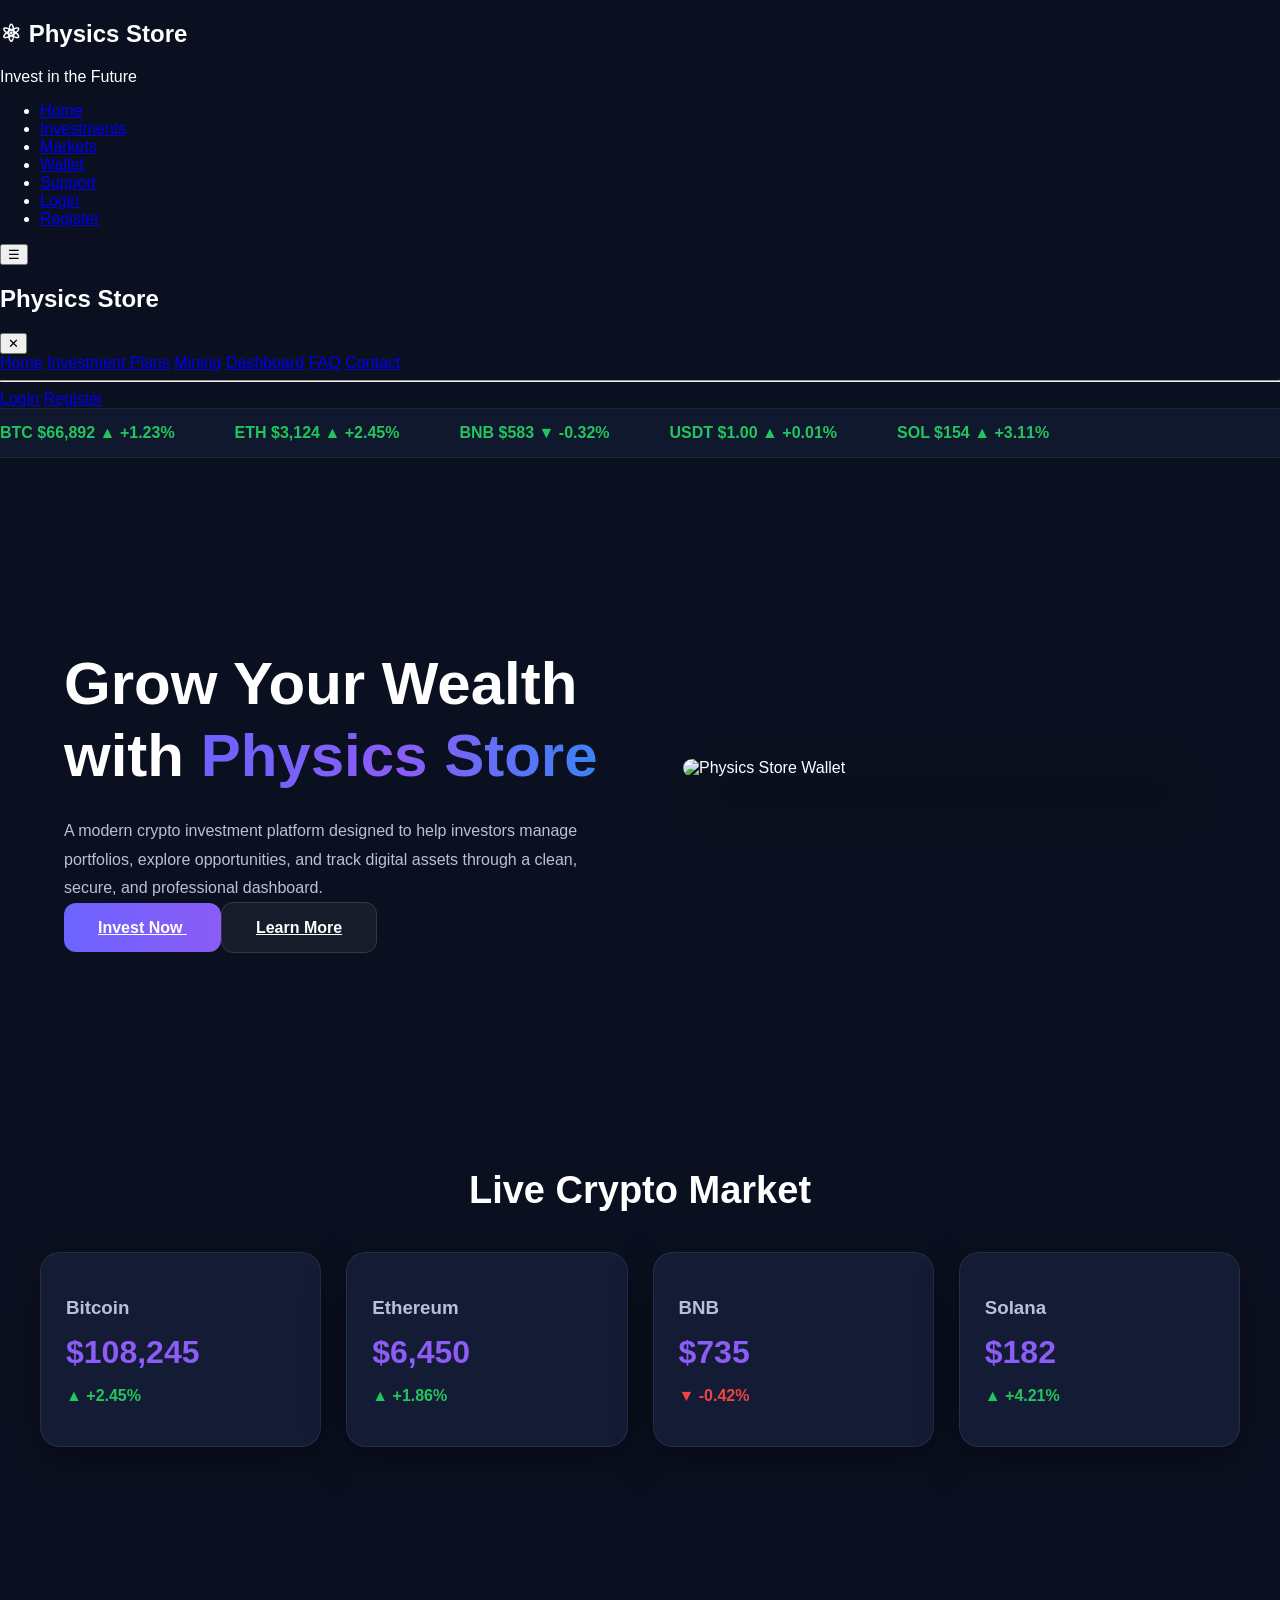
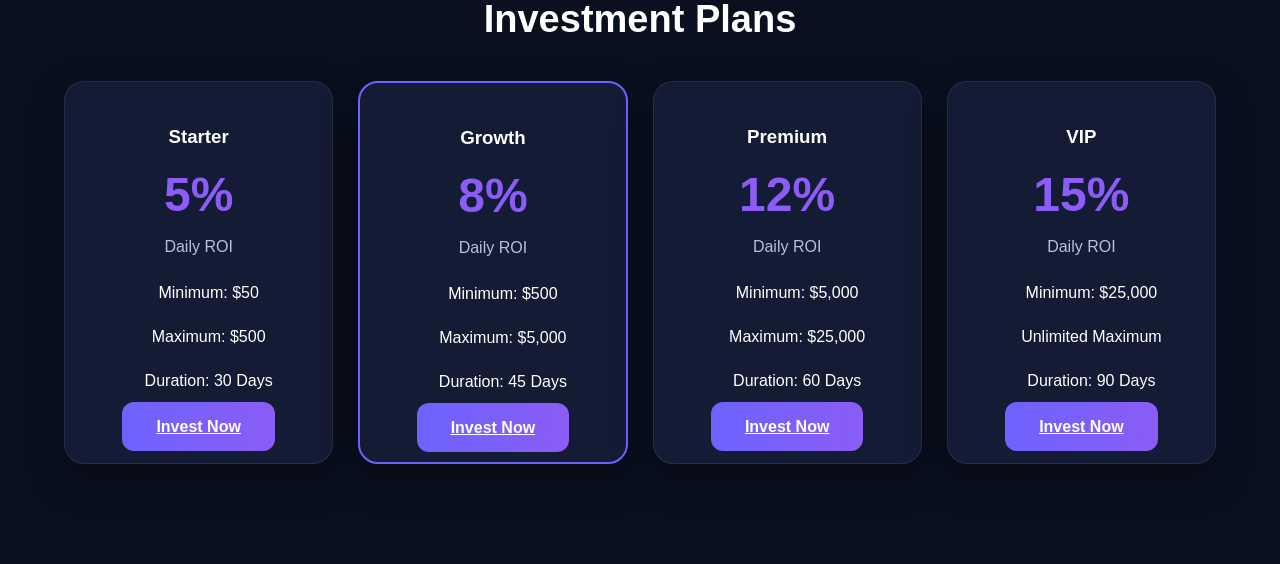
==== index.html @ 230b83fc "Update index.html" ====
<!DOCTYPE html>
<html lang="en">
<head>
    <meta charset="UTF-8">
    <meta name="viewport" content="width=device-width, initial-scale=1.0">
    <title>Physics Store | Invest in the Future</title>

    <link rel="stylesheet" href="style.css">

    <!-- Google Font -->
    <link href="https://fonts.googleapis.com/css2?family=Poppins:wght@300;400;500;600;700&display=swap" rel="stylesheet">

    <!-- Font Awesome -->
    <link rel="stylesheet"
    href="https://cdnjs.cloudflare.com/ajax/libs/font-awesome/6.6.0/css/all.min.css">
</head>

<body>

<header>

<nav class="navbar">

<div class="logo">
<h2>⚛ Physics Store</h2>
<span>Invest in the Future</span>
</div>

<ul class="nav-links">
<li><a href="#">Home</a></li>
<li><a href="#">Investments</a></li>
<li><a href="#">Markets</a></li>
<li><a href="#">Wallet</a></li>
<li><a href="#">Support</a></li>
<li><a href="#">Login</a></li>
<li><a class="btn-register" href="#">Register</a></li>
</ul>

<button class="menu-toggle" id="menuToggle">
☰
</button>

<div class="mobile-menu" id="mobileMenu">

<div class="menu-header">
<h2>Physics Store</h2>

<button id="closeMenu">✕</button>
</div>

<a href="#home">Home</a>
<a href="#plans">Investment Plans</a>
<a href="#mining">Mining</a>
<a href="#dashboard">Dashboard</a>
<a href="#faq">FAQ</a>
<a href="#contact">Contact</a>

<hr>

<a href="login.html">Login</a>
<a href="register.html">Register</a>

</div>

</nav>

<!-- Live Crypto Ticker -->

<div class="ticker">

<div class="ticker-content">

<span>BTC $66,892 ▲ +1.23%</span>

<span>ETH $3,124 ▲ +2.45%</span>

<span>BNB $583 ▼ -0.32%</span>

<span>USDT $1.00 ▲ +0.01%</span>

<span>SOL $154 ▲ +3.11%</span>

</div>

</div>

</header>

<!-- HERO SECTION -->

<section class="hero">

<div class="hero-text">

<h1>Grow Your Wealth with <span>Physics Store</span></h1>

<p>
A modern crypto investment platform designed to help investors
manage portfolios, explore opportunities, and track digital assets
through a clean, secure, and professional dashboard.
</p>

<div class="hero-buttons">

<a href="#" class="btn-primary">
Invest Now
</a>

<a href="#" class="btn-secondary">
Learn More
</a>

</div>

</div>

<div class="hero-image">

<img src="https://picsum.photos/500/400" alt="Physics Store Wallet">

</div>

</section>
<!-- ===========================
     Market Overview
=========================== -->

<section class="market">

<h2>Live Crypto Market</h2>

<div class="market-grid">

<div class="market-card">
<h3>Bitcoin</h3>
<h1>$108,245</h1>
<p class="up">▲ +2.45%</p>
</div>

<div class="market-card">
<h3>Ethereum</h3>
<h1>$6,450</h1>
<p class="up">▲ +1.86%</p>
</div>

<div class="market-card">
<h3>BNB</h3>
<h1>$735</h1>
<p class="down">▼ -0.42%</p>
</div>

<div class="market-card">
<h3>Solana</h3>
<h1>$182</h1>
<p class="up">▲ +4.21%</p>
</div>

</div>

</section>
<script src="app.js"></script>
<!-- ===========================
     Investment Plans
=========================== -->

<section class="plans">

<h2>Investment Plans</h2>

<div class="plans-grid">

<div class="plan-card">
<h3>Starter</h3>
<h1>5%</h1>
<p>Daily ROI</p>
<ul>
<li>Minimum: $50</li>
<li>Maximum: $500</li>
<li>Duration: 30 Days</li>
</ul>
<a href="#" class="btn-primary">Invest Now</a>
</div>

<div class="plan-card featured">
<h3>Growth</h3>
<h1>8%</h1>
<p>Daily ROI</p>
<ul>
<li>Minimum: $500</li>
<li>Maximum: $5,000</li>
<li>Duration: 45 Days</li>
</ul>
<a href="#" class="btn-primary">Invest Now</a>
</div>

<div class="plan-card">
<h3>Premium</h3>
<h1>12%</h1>
<p>Daily ROI</p>
<ul>
<li>Minimum: $5,000</li>
<li>Maximum: $25,000</li>
<li>Duration: 60 Days</li>
</ul>
<a href="#" class="btn-primary">Invest Now</a>
</div>

<div class="plan-card">
<h3>VIP</h3>
<h1>15%</h1>
<p>Daily ROI</p>
<ul>
<li>Minimum: $25,000</li>
<li>Unlimited Maximum</li>
<li>Duration: 90 Days</li>
</ul>
<a href="#" class="btn-primary">Invest Now</a>
</div>

</div>

</section>
</body>
</html>
---- style.css ----
/* ===========================
   Hero Section
=========================== */

body{
    margin:0;
    background:#0b1020;
    color:#fff;
    font-family:Arial, sans-serif;
}
.hero{
    width:90%;
    margin:40px auto;
    display:flex;
    align-items:center;
    justify-content:space-between;
    gap:60px;
    min-height:60vh;
}

.hero-text{
    flex:1;
}

.hero-text h1{
    font-size:60px;
    line-height:1.2;
    margin-bottom:25px;
    color:#fff;
}

.hero-text h1 span{
    background:linear-gradient(90deg,#6C63FF,#8B5CF6,#3B82F6);
    -webkit-background-clip:text;
    -webkit-text-fill-color:transparent;
}

.hero p{
    color:#b8c1d9;
    line-height:1.8;
}
    color:#B8C1D9;
    font-size:18px;
    line-height:1.8;
    margin-bottom:35px;
}

.hero-buttons{
    display:flex;
    gap:20px;
    flex-wrap:wrap;
}

.btn-primary,
.btn-secondary{
    padding:16px 34px;
    border-radius:12px;
    font-weight:600;
    transition:.35s;
}

.btn-primary{
    background:linear-gradient(90deg,#6C63FF,#8B5CF6);
    color:#fff;
}

.btn-secondary{
    border:1px solid rgba(255,255,255,.12);
    background:rgba(255,255,255,.05);
    color:#fff;
}

.btn-primary:hover,
.btn-secondary:hover{
    transform:translateY(-5px);
    box-shadow:0 12px 35px rgba(108,99,255,.35);
}

.hero-image{
    flex:1;
    display:flex;
    justify-content:center;
}

.hero-image img{
    width:100%;
    max-width:520px;
    border-radius:24px;
    box-shadow:0 25px 60px rgba(0,0,0,.45);
}/* ===========================
   Live Crypto Ticker
=========================== */

.ticker{
    width:100%;
    overflow:hidden;
    background:#10182E;
    border-top:1px solid rgba(255,255,255,.06);
    border-bottom:1px solid rgba(255,255,255,.06);
}

.ticker-content{
    display:flex;
    gap:60px;
    padding:15px 0;
    white-space:nowrap;
    animation:ticker 20s linear infinite;
}

.ticker-content span{
    color:#22C55E;
    font-weight:600;
}

@keyframes ticker{
    from{
        transform:translateX(100%);
    }

    to{
        transform:translateX(-100%);
    }/* ===========================
   Mobile Responsive
=========================== */

@media(max-width:900px){

.hero{
    flex-direction:column;
    text-align:center;
}

.hero h1{
    color:#fff;
    font-size:3rem;
    font-weight:800;
}
    font-size:40px;
}

.nav-links{
    display:none;
}

.menu-btn{
    display:block;
}

.hero-buttons{
    justify-content:center;
}

}
}/* ===========================
   Market Section
=========================== */

.market{
    width:90%;
    margin:100px auto;
}

.market h2{
    text-align:center;
    font-size:40px;
    margin-bottom:50px;
}

.market-grid{
    display:grid;
    grid-template-columns:repeat(auto-fit,minmax(230px,1fr));
    gap:25px;
}

.market-card{
    background:#131C35;
    border:1px solid rgba(255,255,255,.08);
    border-radius:20px;
    padding:30px;
    transition:.35s;
}

.market-card:hover{
    transform:translateY(-8px);
    box-shadow:0 15px 40px rgba(108,99,255,.25);
}

.market-card h3{
    color:#B8C1D9;
    margin-bottom:15px;
}

.market-card h1{
    font-size:32px;
    margin-bottom:10px;
}

.up{
    color:#22C55E;
    font-weight:600;
}

.down{
    color:#EF4444;
    font-weight:600;
}/* ===========================
   Investment Plans
=========================== */

.plans{
    width:90%;
    margin:100px auto;
}

.plans h2{
    text-align:center;
    font-size:40px;
    margin-bottom:50px;
}

.plans-grid{
    display:grid;
    grid-template-columns:repeat(auto-fit,minmax(260px,1fr));
    gap:30px;
}

.plan-card{
    background:#131C35;
    border:1px solid rgba(255,255,255,.08);
    border-radius:20px;
    padding:35px;
    text-align:center;
    transition:.35s;
}

.plan-card:hover{
    transform:translateY(-10px);
    box-shadow:0 20px 50px rgba(108,99,255,.30);
}

.featured{
    border:2px solid #6C63FF;
}

.plan-card h1{
    font-size:48px;
    margin:15px 0;
    color:#6C63FF;
}

.plan-card p{
    color:#B8C1D9;
}

.plan-card ul{
    list-style:none;
    margin:25px 0;
}

.plan-card li{
    padding:8px 0;
    color:#fff;
}/* Mobile Fix */
@media (max-width:768px){

.hero{
display:flex;
flex-direction:column;
padding:40px 20px;
text-align:center;
}

.hero-content h1{
font-size:48px;
line-height:1.1;
}

.hero-content p{
font-size:18px;
line-height:1.7;
}

.hero-image img{
width:260px;
margin:40px auto;
display:block;
}

.market-grid,
.plan-grid,
.features-grid{
grid-template-columns:1fr;
}

.nav-links{
display:none;
}

.menu-btn{
display:block;
font-size:32px;
cursor:pointer;
}

.btn-primary,
.btn-secondary{
display:block;
margin:12px auto;
width:220px;
text-align:center;
}
}.market,
.plans{
    max-width:1200px;
    margin:80px auto;
    padding:20px;
}

.market h2,
.plans h2{
    text-align:center;
    color:#fff;
    font-size:38px;
    margin-bottom:40px;
}

.market-grid,
.plans-grid{
    display:grid;
    grid-template-columns:repeat(auto-fit,minmax(250px,1fr));
    gap:25px;
}

.market-card,
.plan-card{
    background:#141b34;
    border-radius:20px;
    padding:25px;
    color:#fff;
    box-shadow:0 15px 40px rgba(0,0,0,.35);
    transition:.3s;
}

.market-card:hover,
.plan-card:hover{
    transform:translateY(-10px);
}

.market-card h1,
.plan-card h1{
    color:#8b5cf6;
    margin:15px 0;
}

.up{
    color:#22c55e;
}

.down{
    color:#ef4444;
}

.plan-card ul{
    margin:20px 0;
    padding-left:20px;
}

.plan-card li{
    margin:10px 0;
}@media (max-width:768px){

.hero{
    flex-direction:column;
    text-align:center;
    min-height:auto;
    padding:60px 0;
}

.hero-text h1{
    font-size:58px;
}

.hero p{
    font-size:20px;
}

.hero-buttons{
    justify-content:center;
    flex-wrap:wrap;
}

.hero-image{
    margin-top:30px;
}

}
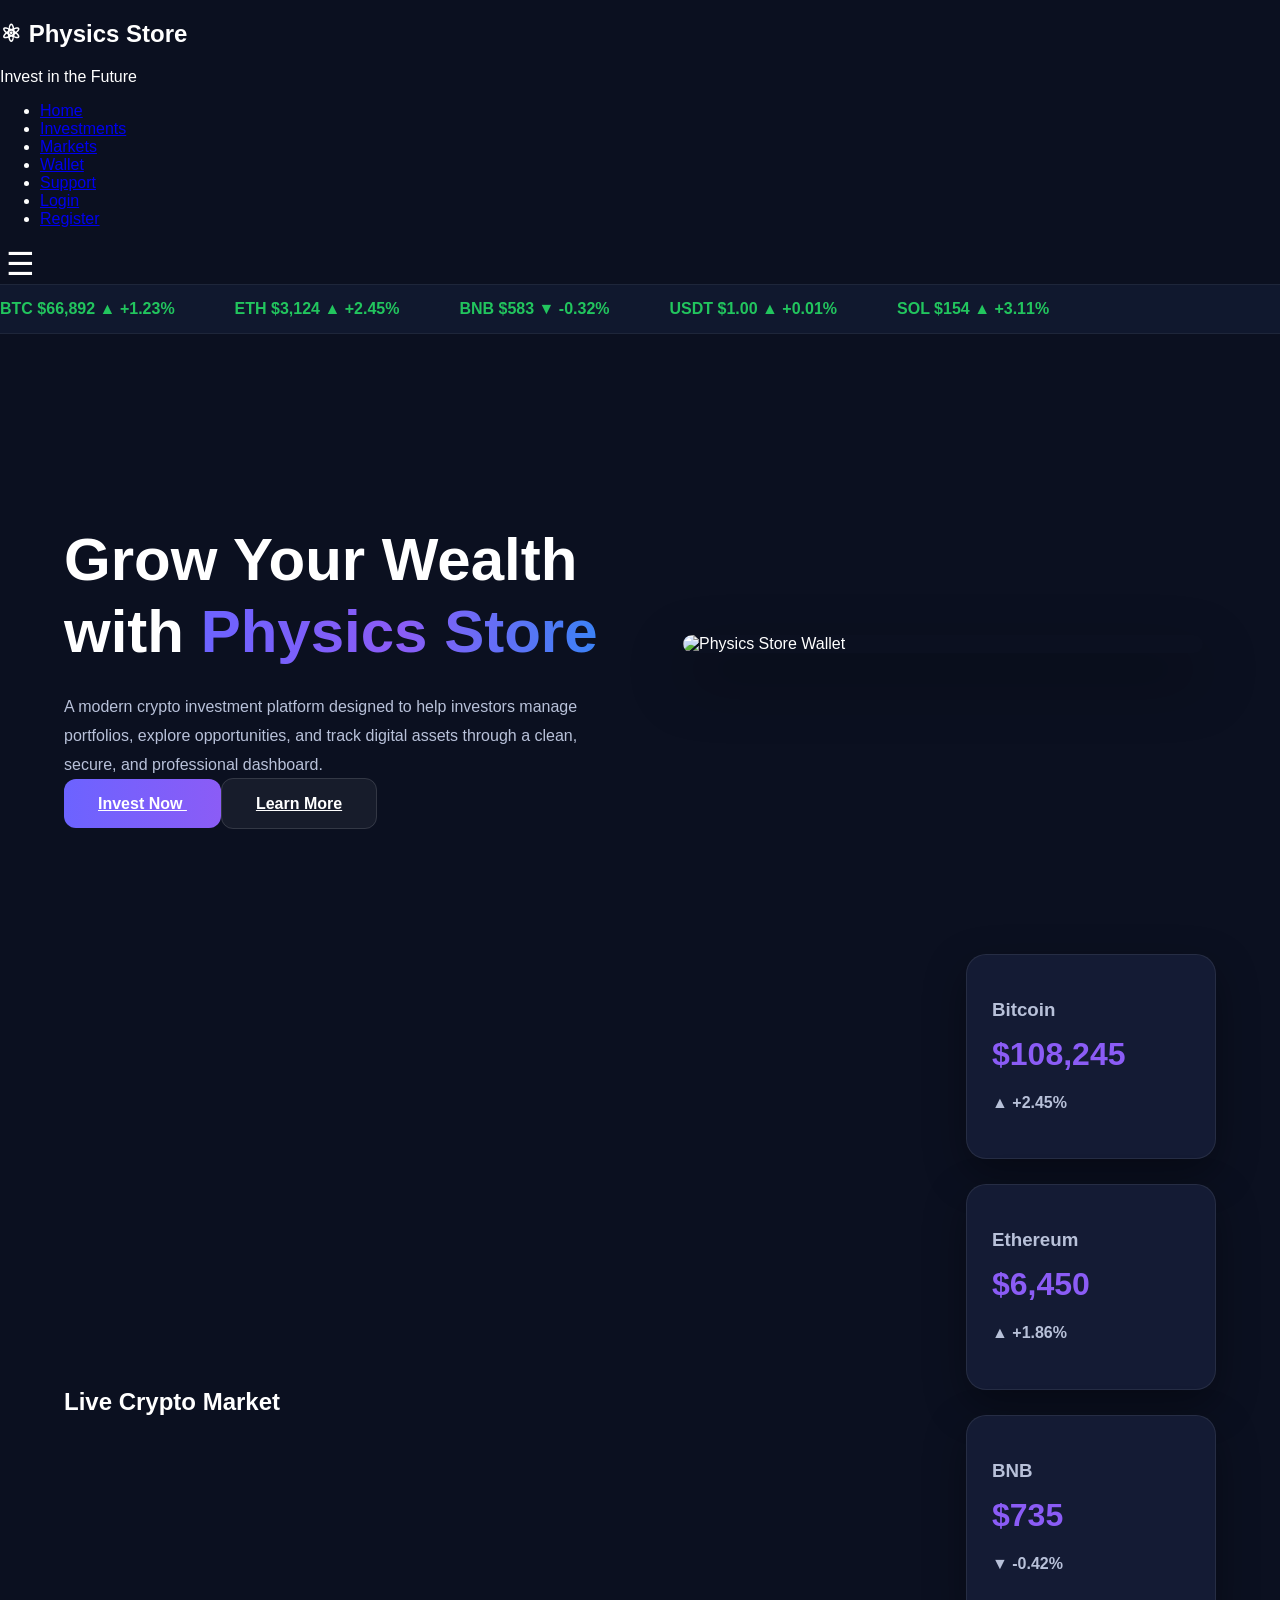
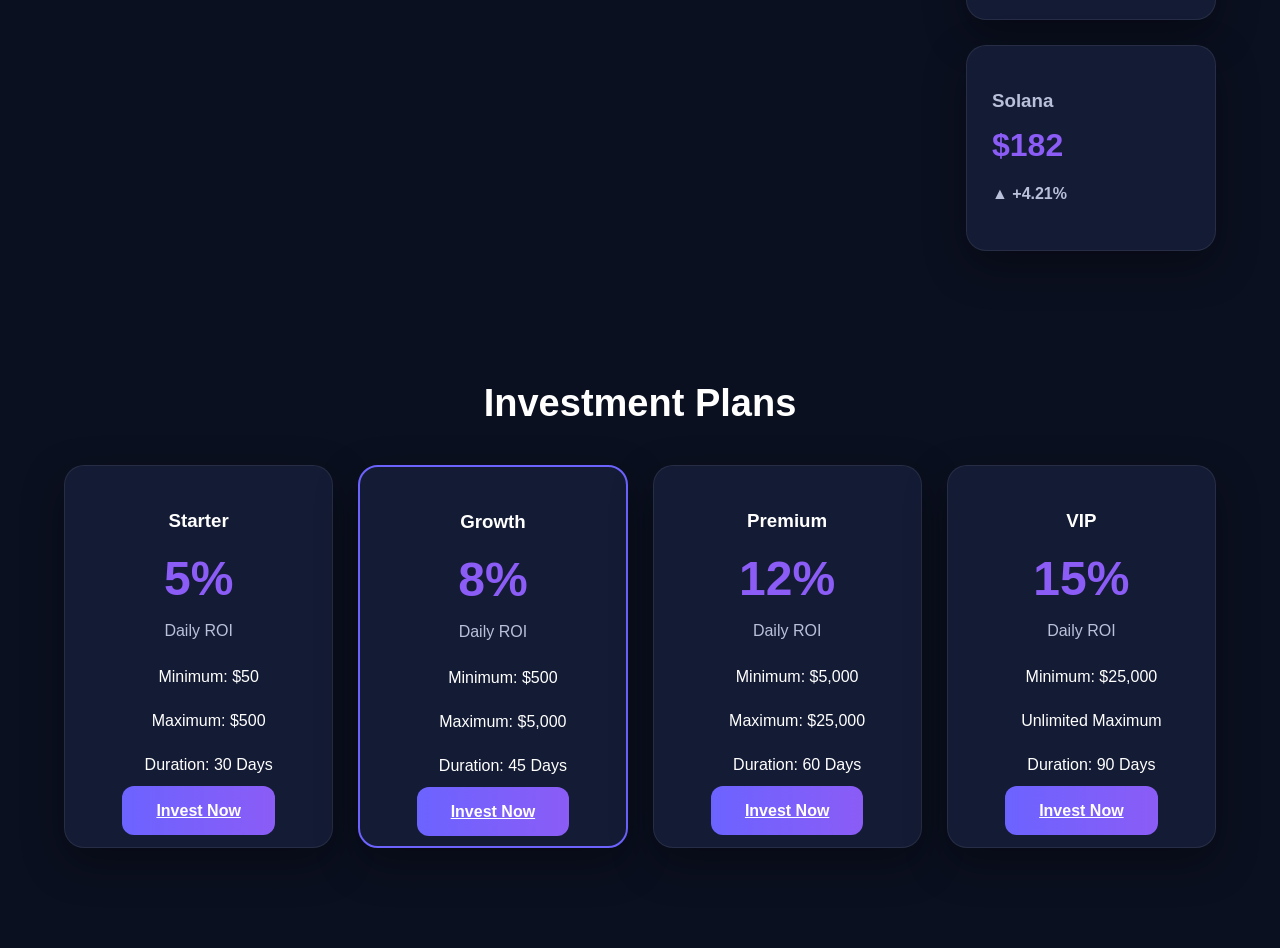
==== commit 38c894c4: "Update index.html" ====
--- a/index.html
+++ b/index.html
@@ -125,7 +125,7 @@
      Market Overview
 =========================== -->
 
-<section class="market">
+<section id="home" class="hero">
 
 <h2>Live Crypto Market</h2>
 
--- a/style.css
+++ b/style.css
@@ -393,4 +393,43 @@
     margin-top:30px;
 }
 
+}.mobile-menu{
+position:fixed;
+top:0;
+right:-100%;
+width:280px;
+height:100%;
+background:#111827;
+padding:30px;
+transition:.4s;
+z-index:9999;
+display:flex;
+flex-direction:column;
+gap:20px;
+}
+
+.mobile-menu.active{
+right:0;
+}
+
+.mobile-menu a{
+color:white;
+text-decoration:none;
+font-size:18px;
+font-weight:500;
+}
+
+.menu-header{
+display:flex;
+justify-content:space-between;
+align-items:center;
+margin-bottom:20px;
+}
+
+.menu-toggle{
+background:none;
+border:none;
+color:white;
+font-size:32px;
+cursor:pointer;
 }
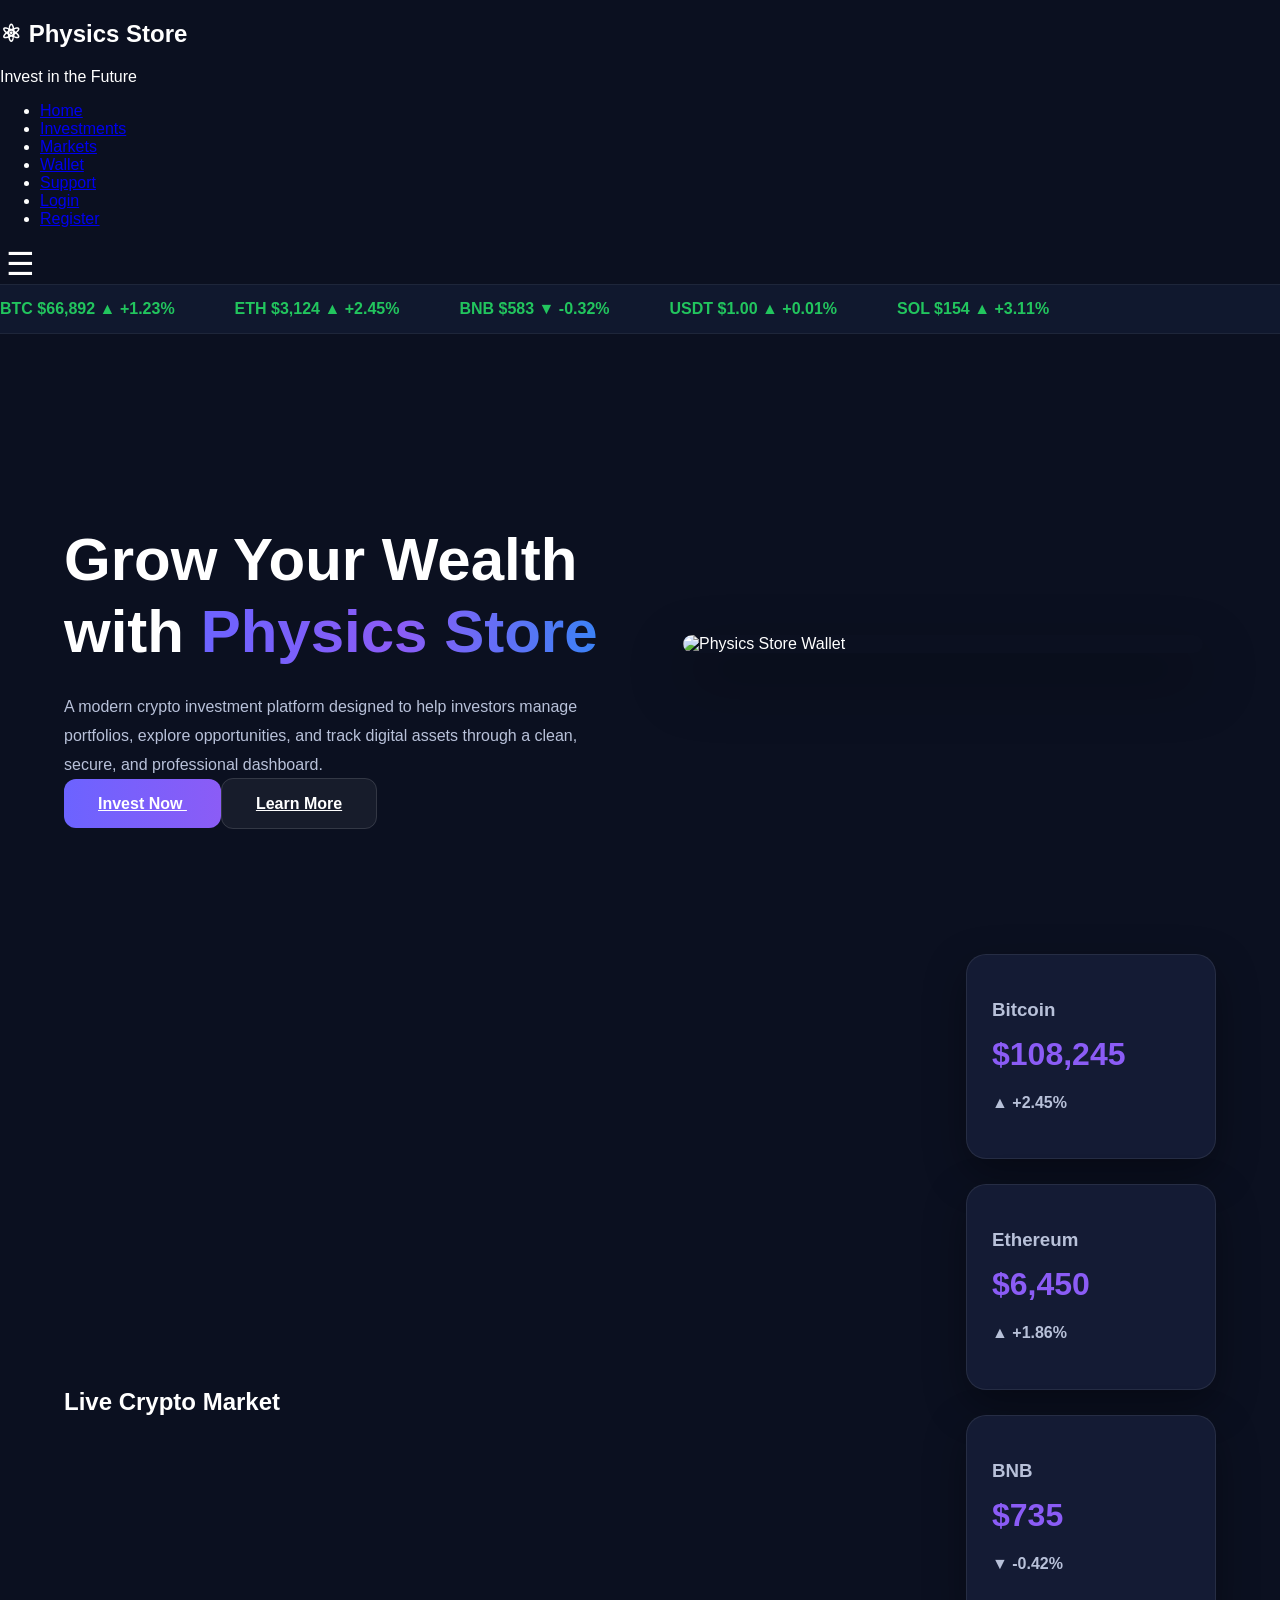
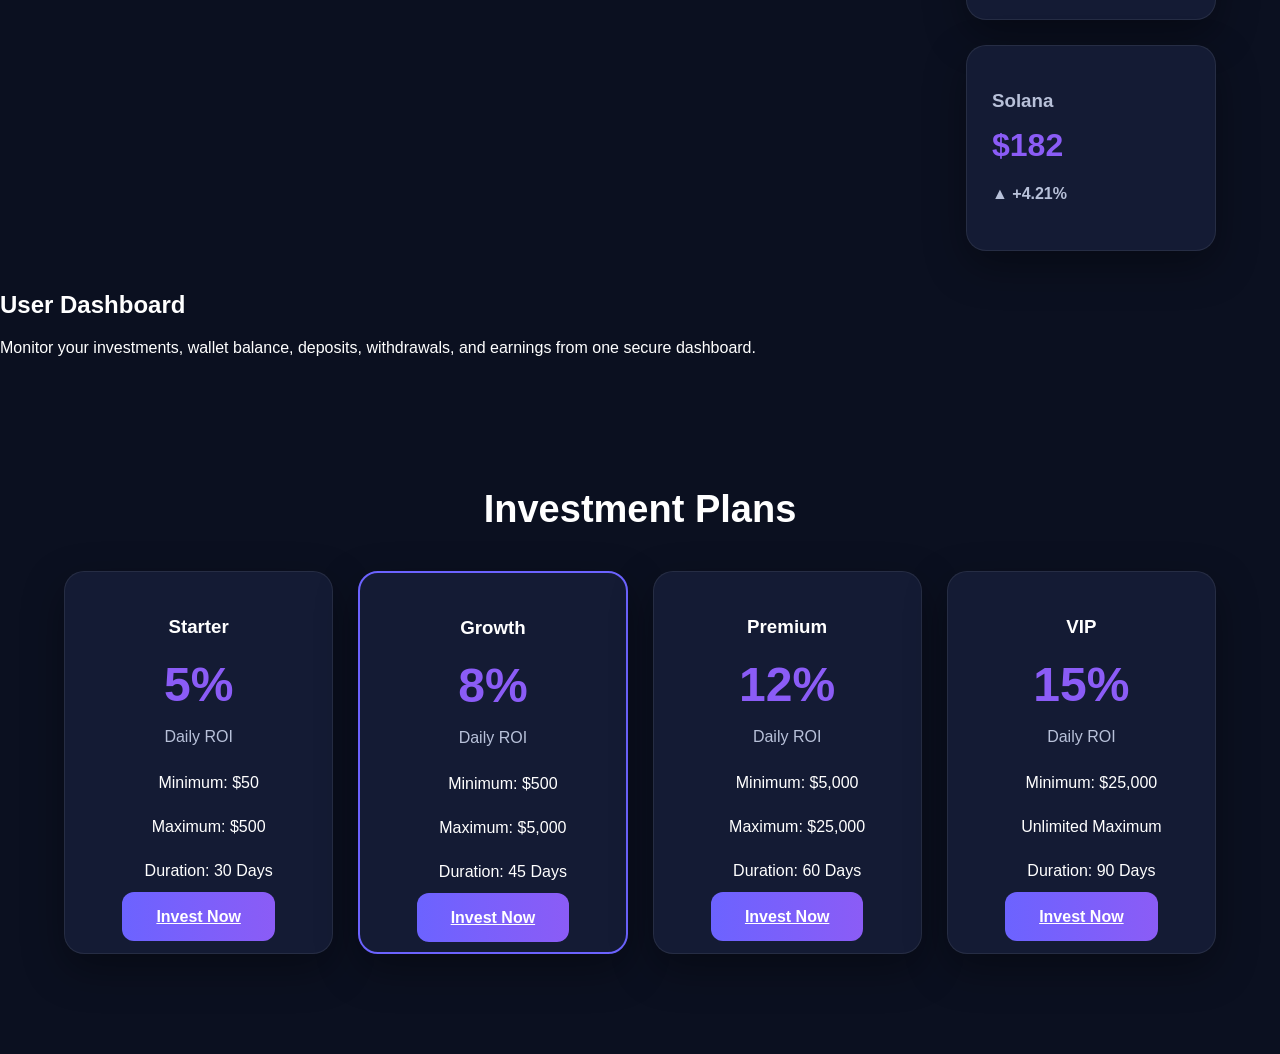
==== commit 0454b309: "Update index.html" ====
--- a/index.html
+++ b/index.html
@@ -88,7 +88,7 @@
 
 <!-- HERO SECTION -->
 
-<section class="hero">
+<section id="home" class="hero">
 
 <div class="hero-text">
 
@@ -158,11 +158,19 @@
 </div>
 
 </section>
-<script src="app.js"></script>
 <!-- ===========================
      Investment Plans
 =========================== -->
-
+<section id="dashboard" class="dashboard">
+
+    <h2>User Dashboard</h2>
+
+    <p>
+        Monitor your investments, wallet balance, deposits,
+        withdrawals, and earnings from one secure dashboard.
+    </p>
+
+</section>
 <section class="plans">
 
 <h2>Investment Plans</h2>
@@ -220,5 +228,6 @@
 </div>
 
 </section>
+<script src="app.js"></script>
 </body>
 </html>
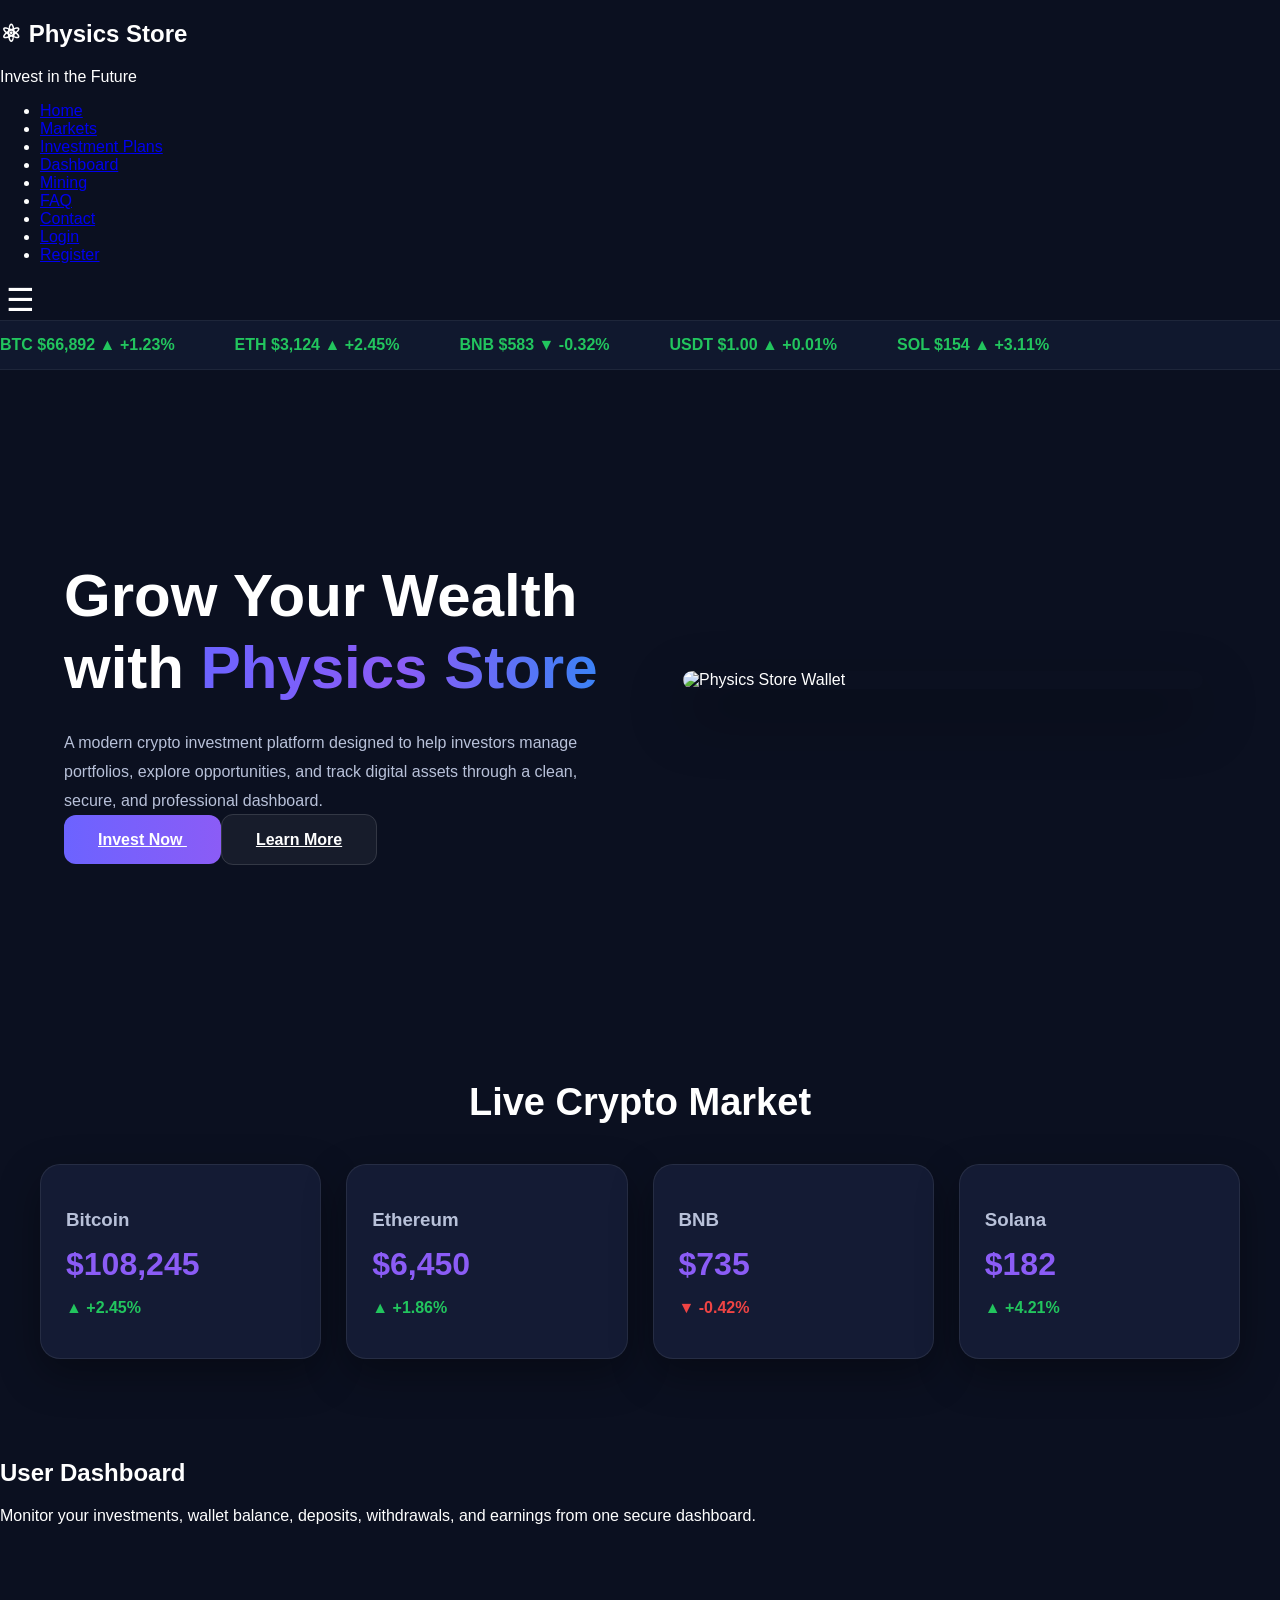
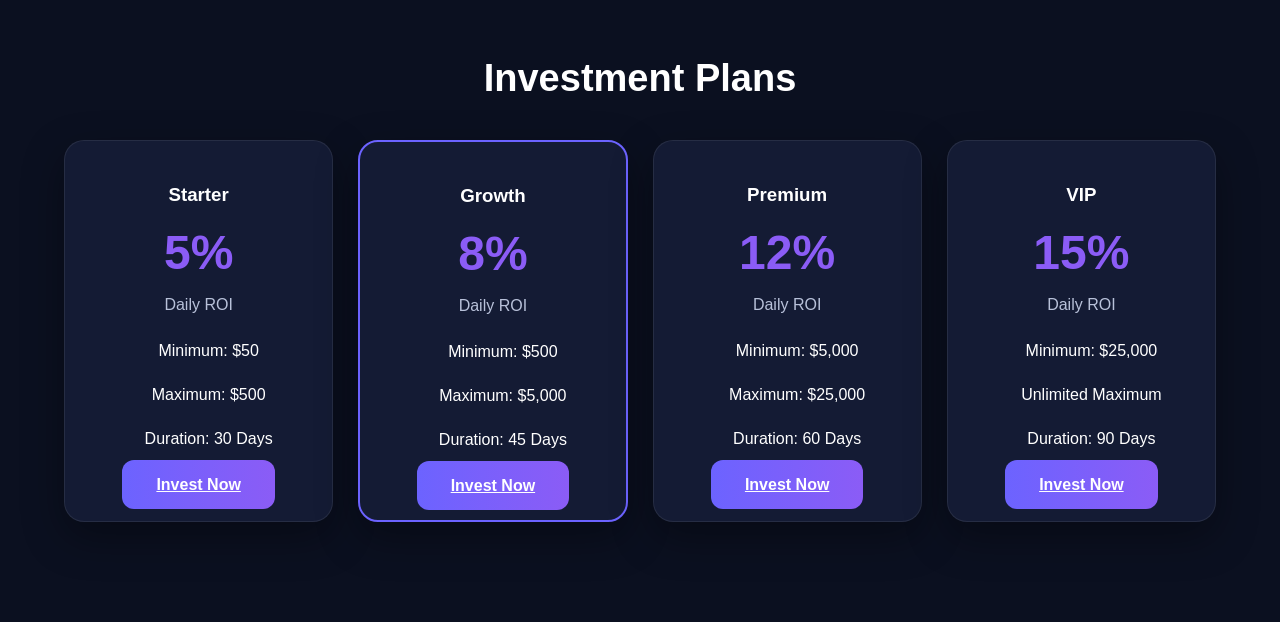
==== commit 58449db8: "Update index.html" ====
--- a/index.html
+++ b/index.html
@@ -27,13 +27,15 @@
 </div>
 
 <ul class="nav-links">
-<li><a href="#">Home</a></li>
-<li><a href="#">Investments</a></li>
-<li><a href="#">Markets</a></li>
-<li><a href="#">Wallet</a></li>
-<li><a href="#">Support</a></li>
-<li><a href="#">Login</a></li>
-<li><a class="btn-register" href="#">Register</a></li>
+<li><a href="#home">Home</a></li>
+<li><a href="#market">Markets</a></li>
+<li><a href="#plans">Investment Plans</a></li>
+<li><a href="#dashboard">Dashboard</a></li>
+<li><a href="#mining">Mining</a></li>
+<li><a href="#faq">FAQ</a></li>
+<li><a href="#contact">Contact</a></li>
+<li><a href="login.html">Login</a></li>
+<li><a class="btn-register" href="register.html">Register</a></li>
 </ul>
 
 <button class="menu-toggle" id="menuToggle">
@@ -48,17 +50,29 @@
 <button id="closeMenu">✕</button>
 </div>
 
-<a href="#home">Home</a>
-<a href="#plans">Investment Plans</a>
-<a href="#mining">Mining</a>
-<a href="#dashboard">Dashboard</a>
-<a href="#faq">FAQ</a>
-<a href="#contact">Contact</a>
+<ul class="nav-links">
+
+<li><a href="#home">Home</a></li>
+
+<li><a href="#market">Markets</a></li>
+
+<li><a href="#plans">Investment Plans</a></li>
+
+<li><a href="#dashboard">Dashboard</a></li>
+
+<li><a href="#mining">Mining</a></li>
+
+<li><a href="#faq">FAQ</a></li>
+
+<li><a href="#contact">Contact</a></li>
+
+<li><a href="login.html">Login</a></li>
+
+<li><a class="btn-register" href="register.html">Register</a></li>
+
+</ul>
 
 <hr>
-
-<a href="login.html">Login</a>
-<a href="register.html">Register</a>
 
 </div>
 
@@ -102,11 +116,11 @@
 
 <div class="hero-buttons">
 
-<a href="#" class="btn-primary">
+<a href="#plans" class="btn-primary">
 Invest Now
 </a>
 
-<a href="#" class="btn-secondary">
+<a href="#market" class="btn-secondary">
 Learn More
 </a>
 
@@ -125,7 +139,7 @@
      Market Overview
 =========================== -->
 
-<section id="home" class="hero">
+<section id="market" class="market">
 
 <h2>Live Crypto Market</h2>
 
@@ -158,9 +172,6 @@
 </div>
 
 </section>
-<!-- ===========================
-     Investment Plans
-=========================== -->
 <section id="dashboard" class="dashboard">
 
     <h2>User Dashboard</h2>
@@ -171,7 +182,11 @@
     </p>
 
 </section>
-<section class="plans">
+<!-- ===========================
+     Investment Plans
+=========================== -->
+
+<section id="plans" class="plans">
 
 <h2>Investment Plans</h2>
 
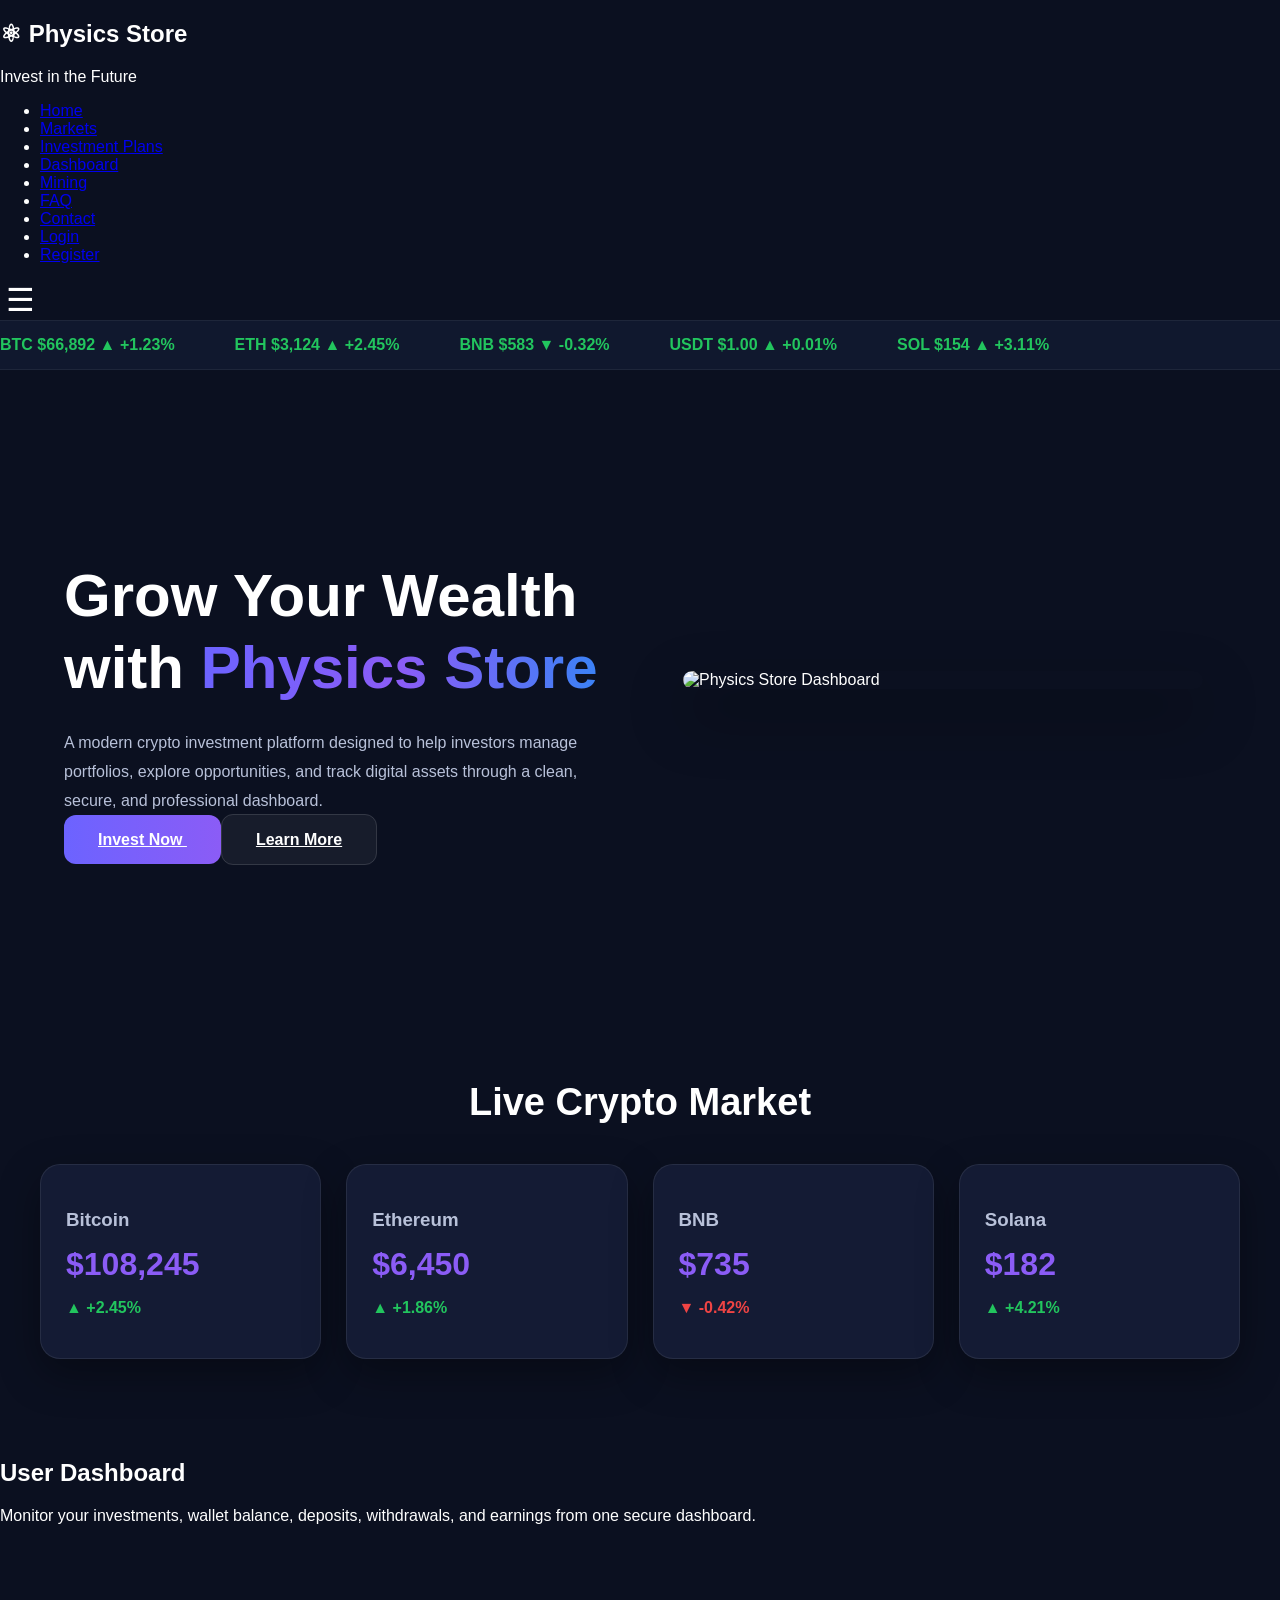
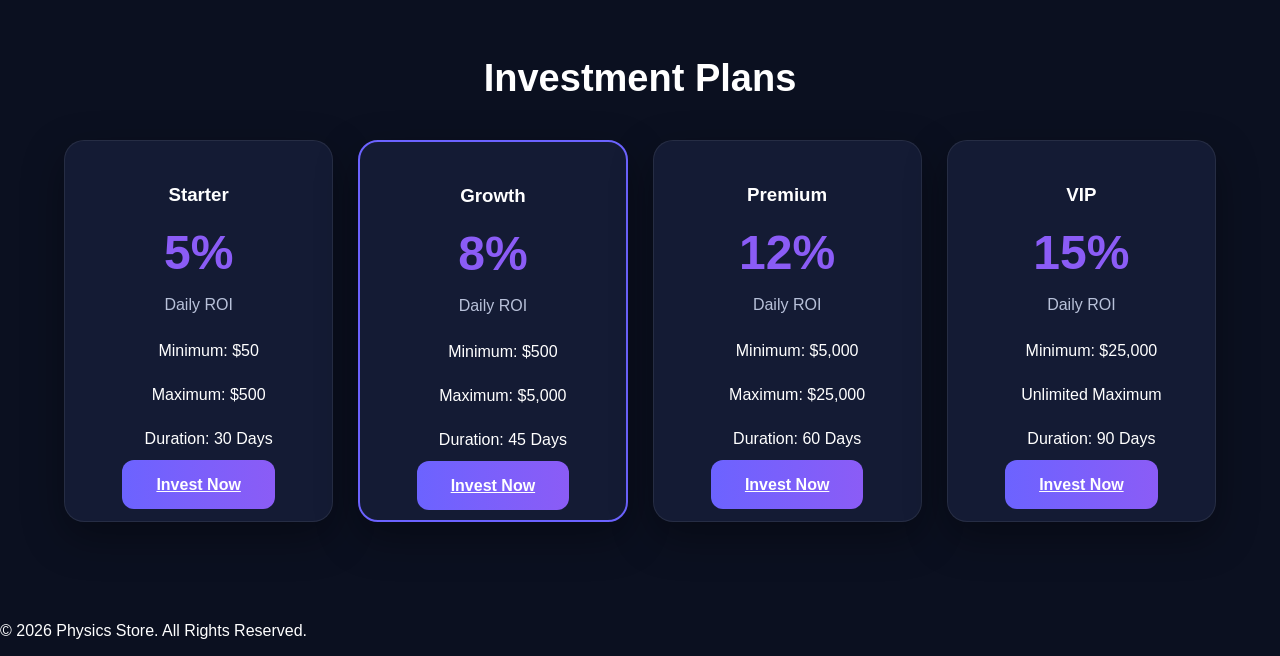
==== commit 675a87fd: "Update index.html" ====
--- a/index.html
+++ b/index.html
@@ -130,7 +130,7 @@
 
 <div class="hero-image">
 
-<img src="https://picsum.photos/500/400" alt="Physics Store Wallet">
+<img src="images/dashboard.png" alt="Physics Store Dashboard">
 
 </div>
 
@@ -243,6 +243,11 @@
 </div>
 
 </section>
+<footer class="footer">
+    <p>&copy; 2026 Physics Store. All Rights Reserved.</p>
+</footer>
+
+<script src="app.js"></script>
 <script src="app.js"></script>
 </body>
 </html>
